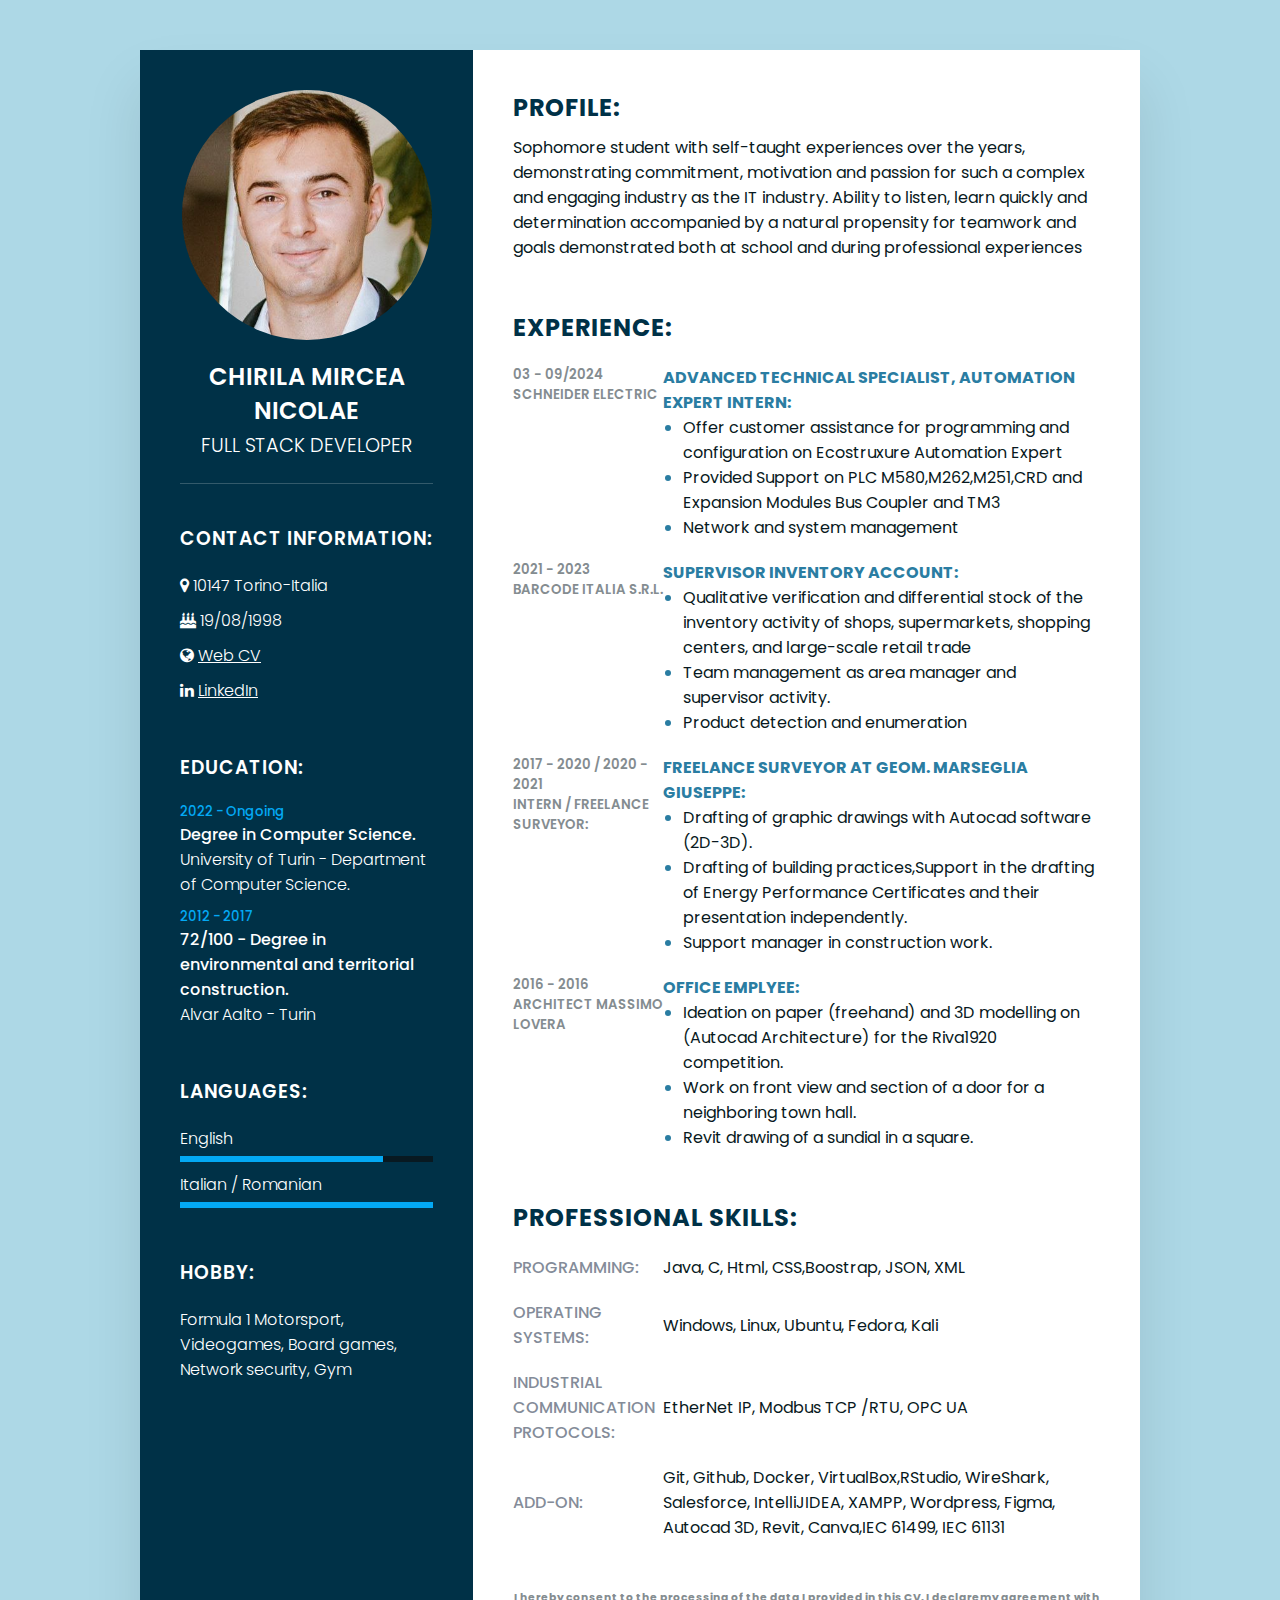
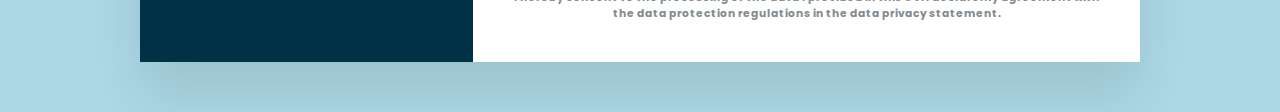
==== index.html @ 35ec97f4 "Update index.html" ====
<!DOCTYPE html>
<html lang="en">
<head> 
    <!--https://cv-chirila-mircea-nicolae.netlify.app-->
    <title> CV Chirila Mircea Nicolae</title>
    <meta charset="UTF-8" />
    <meta name="viewport" content="width=device-width, initial-scale=1.0">
    <link rel="stylesheet" href="https://cdnjs.cloudflare.com/ajax/libs/font-awesome/4.7.0/css/font-awesome.css" integrity="sha512-5A8nwdMOWrSz20fDsjczgUidUBR8liPYU+WymTZP1lmY9G6Oc7HlZv156XqnsgNUzTyMefFTcsFH/tnJE/+xBg==" crossorigin="anonymous" referrerpolicy="no-referrer" />
    <link rel="stylesheet" type="text/css" href="style.css">
</head>
<body>
    <div class ="container">
        <div class ="left_Side">    <!-- Left Side -->
            <div class ="profileText">  <!-- Immagine e Titolo  -->           
                <div class="imgBx">
                    <img src="eqra.jpg">
                </div>
            <h2>Chirila Mircea Nicolae <br><span>Full stack developer</span></h2>
            </div> 

            <div class="contactInfo">   <!-- Contact Information -->
                <h3 class="title">Contact Information:</h3>
                <ul> 


                    <li>    <!-- Address -->
                        <span class="icon"> <i class="fa fa-map-marker" aria-hidden="true"></i> </span>
                        <span class="text">10147 Torino-Italia</span>
                    </li>

                    <li>    <!-- Birthdate -->
                        <span> <i class="fa fa-birthday-cake" aria-hidden="true"></i> </span>
                        <span> 19/08/1998</span>
                    </li>

                    <li>    <!-- Site Information -->
                        <span class="icon"> <i class="fa fa-globe" aria-hidden="true"></i></span>
                        <a href="https://cv-chirila-mircea-nicolae.netlify.app">Web CV</a>
                    </li>
                    
                    <li>    <!-- LinkedIn -->
                        <span class="icon"><i class="fa fa-linkedin" aria-hidden="true"></i> </span>
                        <a href="https://www.linkedin.com/public-profile/settings?trk=d_flagship3_profile_self_view_public_profile">LinkedIn</a>
                    </li>
                </ul>
            </div>
            <div class="contactInfo education"> <!-- Contact Education -->
                <h3 class="title">Education:</h3>
                <ul>
                    <li>
                        <h5>2022 - Ongoing</h5> 
                        <h4>Degree in Computer Science.</h4>
                        <h4>University of Turin - Department of Computer Science.</h4>
                    </li>

                    <li>
                        <h5>2012 - 2017</h5>
                        <h4>72/100 - Degree in environmental and territorial construction.</h4>
                        <h4>Alvar Aalto - Turin</h4>
                    </li>
                </ul>
            </div>

            <div class="contactInfo languages"> <!-- Contact Language -->
            <h3 class="title">Languages:</h3>
                <ul>
                    <li>
                        <span class="text">English</span>
                        <span class="percent">
                            <div style="width: 80%;"></div>
                        </span>
                    </li>
    
                    <li>
                        <span class="text">Italian / Romanian</span>
                            <span class="percent">
                                <div style="width: 100%;"></div>
                            </span>
                    </li>
                </ul>

            </div>

            <div class ="contactInfo Hobby">    <!-- Contact Hobby -->
                <h3 class="title">Hobby:</h3>
                <h4>Formula 1 Motorsport, Videogames, Board games, Network security, Gym</h4>
            </div>

        </div>

        <div class ="right_Side">   <!-- Right Side -->
            <div class="about">
                <h2 class="title2">Profile:</h2>    
                <p>Sophomore student with self-taught experiences over the years, demonstrating commitment, motivation and passion
                for such a complex and engaging industry as the IT industry. Ability to listen, learn quickly and determination 
                accompanied by a natural propensity for teamwork and goals demonstrated both at school and during professional experiences</p>
            </div>

            <div class="about">
                <h2 class="title2">Experience:</h2> <!-- Experience -->
                <div class="box">   <!-- Schneider Electric -->
                        
                    <div class="year_company">
                        <h5>03 - 09/2024</h5>
                        <h5>Schneider Electric</h5>
                    </div>
                        
                    <div class="text">
                        <h4>Advanced Technical Specialist, Automation Expert Intern:</h4>
                        <ul>
                            <li><p> Offer customer assistance for programming  and configuration on Ecostruxure Automation Expert  </p></li>
                            <li><p> Provided Support on PLC M580,M262,M251,CRD and Expansion Modules Bus Coupler and TM3  </p></li>
                            <li><p> Network and system management</p></li>
                        </ul>
                    </div>
                </div>

                <div class="box">   <!-- Barcode Italia s.r.l -->
                    <div class="year_company">
                        <h5>2021 - 2023</h5>
                        <h5>Barcode Italia s.r.l.</h5>
                    </div>

                    <div class="text">
                        <h4>Supervisor Inventory account:</h4>
                            <ul>
                                <li><p>Qualitative verification and differential stock of the inventory activity of shops,
                                supermarkets, shopping centers, and large-scale retail trade</p></li>
                                <li><p> Team management as area manager and  supervisor activity.</p></li>
                                <li><p>Product detection and enumeration</p></li>
                            </ul>
                    </div>
                </div>

                <div class="box">   <!-- Freelance surveyor -->
                    <div class="year_company">
                        <h5>2017 - 2020 / 2020 - 2021</h5>
                        <h5>Intern / Freelance Surveyor:</h5>
                    </div>
                    
                    <div class="text">
                        <h4>Freelance Surveyor at Geom. Marseglia Giuseppe:</h4>
                        <ul>
                            <li><p>Drafting of graphic drawings with Autocad software (2D-3D).</p></li>
                            <li><p>Drafting of building practices,Support in the drafting of Energy Performance Certificates  and their presentation independently.</p></li>
                            <li><p>Support manager in construction work.</p></li>
                        </ul>
                    </div>
                </div>
                    
                <div class="box">   <!-- Office employee -->
                    <div class="year_company">
                        <h5>2016 - 2016</h5>
                        <h5>Architect Massimo Lovera</h5>
                    </div>

                    <div class="text">
                        <h4>Office emplyee:</h4>
                            <ul>
                                <li><p>Ideation on paper (freehand) and 3D modelling on
                                (Autocad Architecture) for the Riva1920 competition.</p></li>
                                <li><p>Work on front view and section of a door for a neighboring town hall.</p></li>
                                <li><p>Revit drawing of a sundial in a square.</p></li>
                            </ul>
                    </div>
                </div>
            </div>

            <div class="about skills">  <!-- Skills -->
                <h2 class="title2">Professional Skills:</h2>
                <div class="box">
                    <h4>Programming:</h4>
                    <p>Java, C, Html, CSS,Boostrap, JSON, XML</p>
                </div>

                <div class="box">
                    <h4>Operating systems:</h4>
                    <p>Windows, Linux, Ubuntu, Fedora, Kali</hp> 
                </div>

                <div class="box">
                    <h4>Industrial Communication Protocols:</h4>
                    <p>EtherNet IP, Modbus TCP /RTU, OPC UA</hp>
                </div>

                <div class="box">
                    <h4>Add-On:</h4>
                    <p>Git, Github, Docker, VirtualBox,RStudio, WireShark, Salesforce, IntelliJIDEA, XAMPP, Wordpress, Figma, Autocad 3D, Revit, Canva,IEC 61499, IEC 61131</p>
                </div>
            </div>

            <div class="Privacy">   <!-- Contact Privacy -->
                <h6>I hereby consent to the processing of the data I provided in this CV.
                    I declaremy agreement with the data protection regulations in the data privacy statement.</h6>
            </div>
 
        </div>
    </div>
</body>
</html>
---- style.css ----
@import url('https://fonts.googleapis.com/css2?family=Poppins:wght@200&display=swap');
*{
margin: 0;
padding: 0; 
box-sizing : border-box;
font-family: 'Poppins' , sans-serif;
}
body{
    background-color: lightblue;
    display:flex ;
    justify-self: center;
    align-items: center;
    min-height: 100vh;
    }
.container{
    position: relative;
    width: 100%;
    max-width: 1000px;
    min-height: 1000px;
    background: #ffff;
    margin: 50px auto;
    display: grid;
    grid-template-columns: 1fr 2fr;
    box-shadow: 0 35px 55px rgba(0,0,0,0.1);
}
.container .left_Side{
    position: relative;
    background: #003147;
    padding: 40px;
}
.profileText{
position: relative;
display: flex;
flex-direction: column;
align-items: center;
padding-bottom: 20px;
border-bottom: 1px solid rgba(255,255,255,0.2);
}
.profileText .imgBx{
    position: relative;
    width: 250px;
    height: 250px;
    border-radius: 50%;
    overflow: hidden;
}
.profileText .imgBx img{
    position: relative;
    bottom: 25px;
    right: 50px;
    width: 150%;
    height: 150%;
    object-fit: contain ;
}
.profileText h2{
    color: #ffff;
    font-size: 1.5em;
    margin-top: 20px;
    text-transform: uppercase;
    text-align: center;
    font-weight: 600;
    line-height: 1.4em;
}
.profileText h2 span{
    font-size: 0.8em;
    font-weight: 300;
}
.contactInfo {
    padding-top: 40px;
}
.title{
color: #ffff;
text-transform: uppercase;
font-weight: 600;
letter-spacing: 1px;
margin-bottom :20px;
}
.contactInfo ul{
    position: relative;
}
.contactInfo ul li {
    position: relative;
    list-style: none;
    margin: 10px 0;
    cursor: pointer;
}
.contactInfo ul li icon{
    display: inline-block;
    width: 30px;
    font-size: 18px;
    color: #003147;
}
.contactInfo ul li span{
    color: #ffff ;
    font-weight: 300;
}
.contactInfo ul li a{
    color: #ffff ;
    font-weight: 300;
}
.contactInfo .education li {
margin-bottom: 15px;
}
.contactInfo.education h5{
color: #03a9f4;
font-weight: 500;
}
.contactInfo.education h4:nth-child(2){
    color: #fff;
    font-weight: 500;
}
.contactInfo.education h4{
    color: #fff;
    font-weight: 300;
}
.contactInfo.languages .percent{
position: relative;
width: 100%;
height: 6px;
background: #081921;
display: block;
margin-top: 5px;
}
.contactInfo.languages .percent div{
    position: absolute;
    top: 0;
    left: 0;
    height: 100%;
    background: #03a9f4;
}
.contactInfo.Hobby h4{
    color: #fff;
    font-weight: 300;
}

.container .right_Side
{
    position: relative;
    background: #fff;
    padding: 40px;
}
.about{
    margin-bottom: 50px;
}
.about:last-child{
    margin-bottom: 0;
}
.title2{
    color: #003147;
    text-transform: uppercase;
    letter-spacing: 1px;
    margin-bottom: 10px;
}
p{
    color: #081921;
}
.about .box{
    display: flex;
    flex-direction: row;
    margin: 20px 0;
}
.about .box .year_company{
    min-width: 150px;
    max-width: 150px;
}

.about .box .year_company h5{
text-transform: uppercase;
color: #848c90;
font-weight: 600;

}
.about .box .year_company ul li{
    margin-left: 100px;
}
.about .box .text h4{
text-transform: uppercase;
color: #2a7da2;
font-size: 16px;
}
.about .box .text ul li{
color: #2a7da2;
margin-left: 20px;

}
.skills .box{
position: relative;
width: 100%;
display: grid;
grid-template-columns: 150px 1fr;
justify-content: center;
align-items: center;
}
.skills .box h4{
text-transform: uppercase;
color: #848c99;
font-weight: 500;
}

.skills .box h5{
    color: #848c90;
    font-weight: 500;
}

.Privacy h6{
    position: relative;
    bottom: 0;
    color: #848c90;
    text-align:center;
}



@media(max-width:800px){
    .container{
        margin:10px;
        grid-template-columns: repeat(1,1fr);
    }
    .interest ul{
        grid-template-columns: repeat(2,1fr);
    }
    
    }
    @media(max-width:300px){
        .about.box{
            flex-direction: column;
        }
        .about.box.year_company{
        margin-bottom: 5px;
    }
    .skills .box{
        grid-template-columns: repeat(1,1fr);
    }
    .interest ul{
        grid-template-columns: repeat(4,1fr);
    }
    
    }
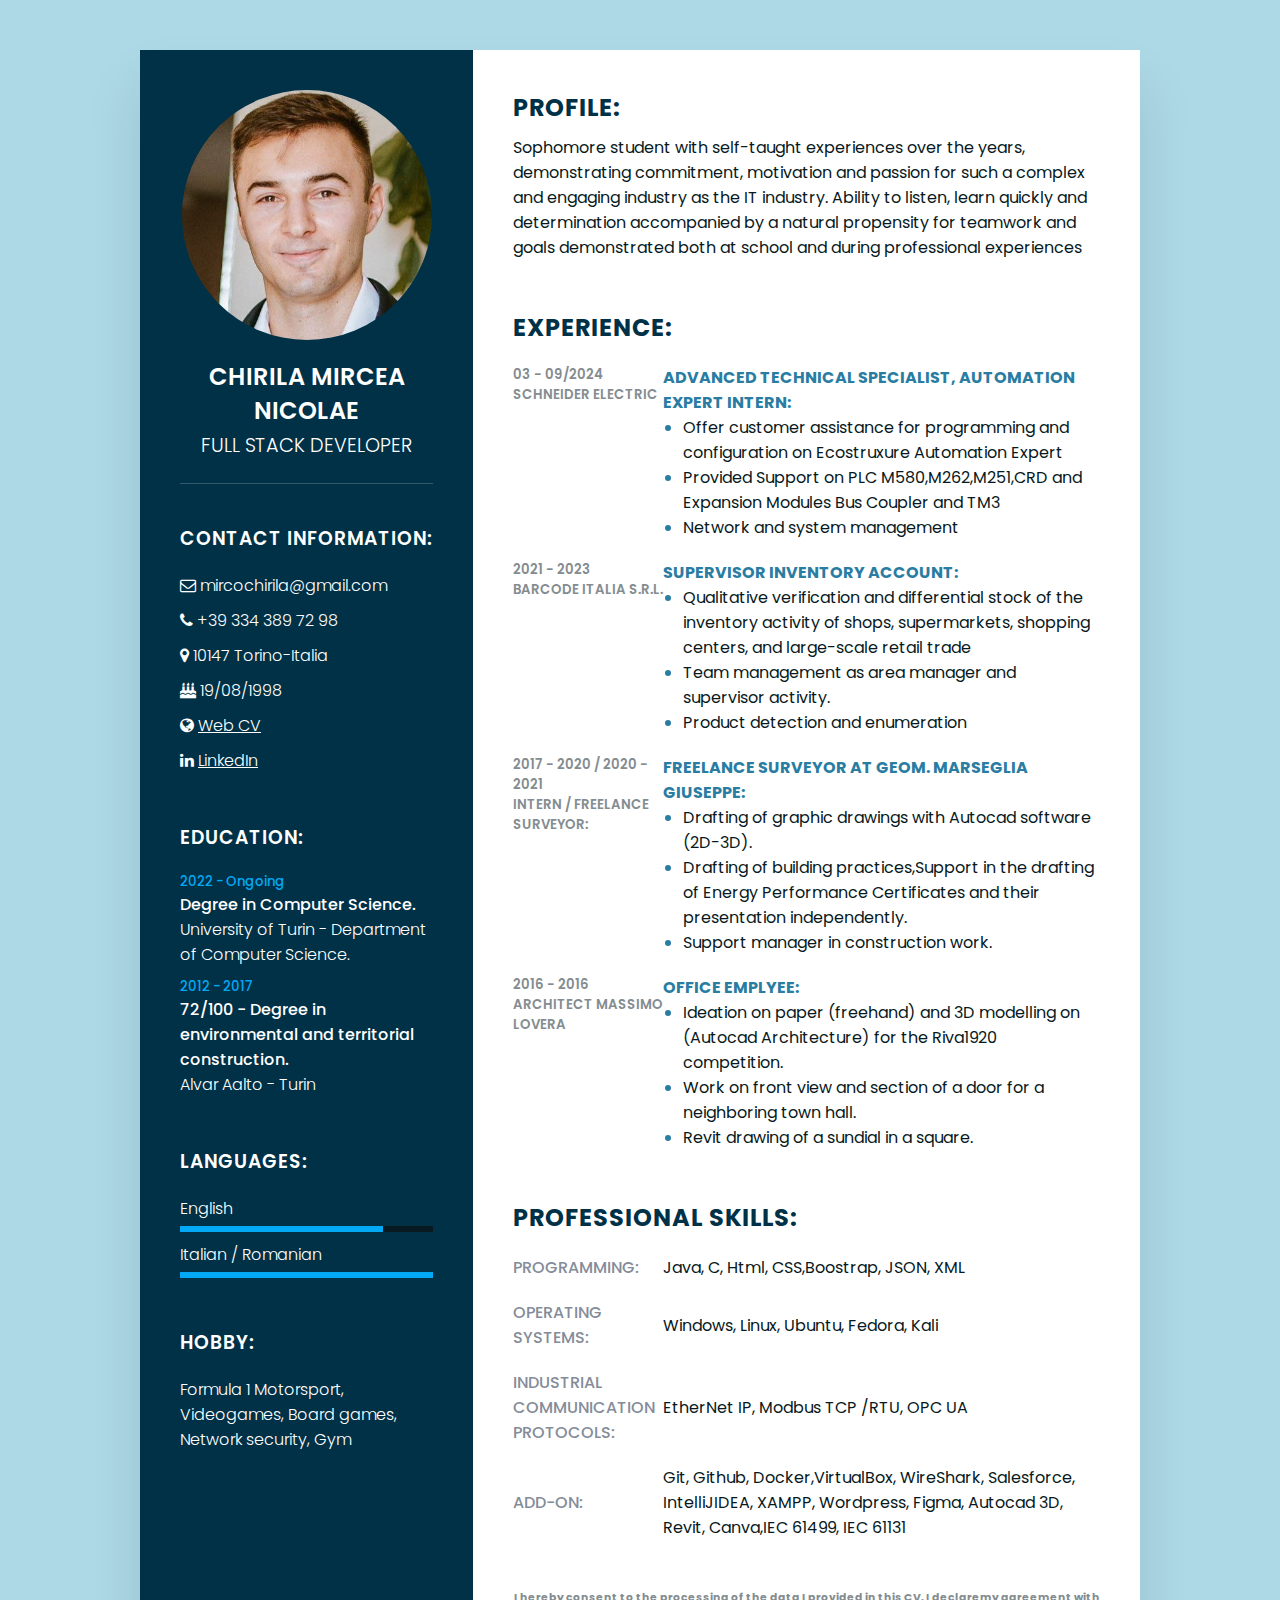
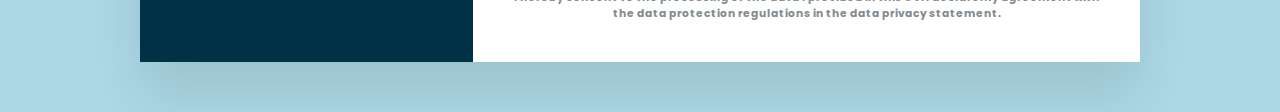
==== commit b285696d: "Update index.html" ====
--- a/index.html
+++ b/index.html
@@ -21,7 +21,15 @@
             <div class="contactInfo">   <!-- Contact Information -->
                 <h3 class="title">Contact Information:</h3>
                 <ul> 
-
+                    <li>    <!-- Mail -->      
+                        <span class="icon"><i class="fa fa-envelope-o" aria-hidden="true"></i> </span>
+                        <span class="text">mircochirila@gmail.com </span>
+                    </li>
+
+                    <li>    <!-- Telephone -->  
+                        <span class="icon"> <i class="fa fa-phone" aria-hidden="true"></i></span>
+                        <span class="text">+39 334 389 72 98 </span>
+                    </li>
 
                     <li>    <!-- Address -->
                         <span class="icon"> <i class="fa fa-map-marker" aria-hidden="true"></i> </span>
@@ -185,7 +193,7 @@
 
                 <div class="box">
                     <h4>Add-On:</h4>
-                    <p>Git, Github, Docker, VirtualBox,RStudio, WireShark, Salesforce, IntelliJIDEA, XAMPP, Wordpress, Figma, Autocad 3D, Revit, Canva,IEC 61499, IEC 61131</p>
+                    <p>Git, Github, Docker,VirtualBox, WireShark, Salesforce, IntelliJIDEA, XAMPP, Wordpress, Figma, Autocad 3D, Revit, Canva,IEC 61499, IEC 61131</p>
                 </div>
             </div>
 
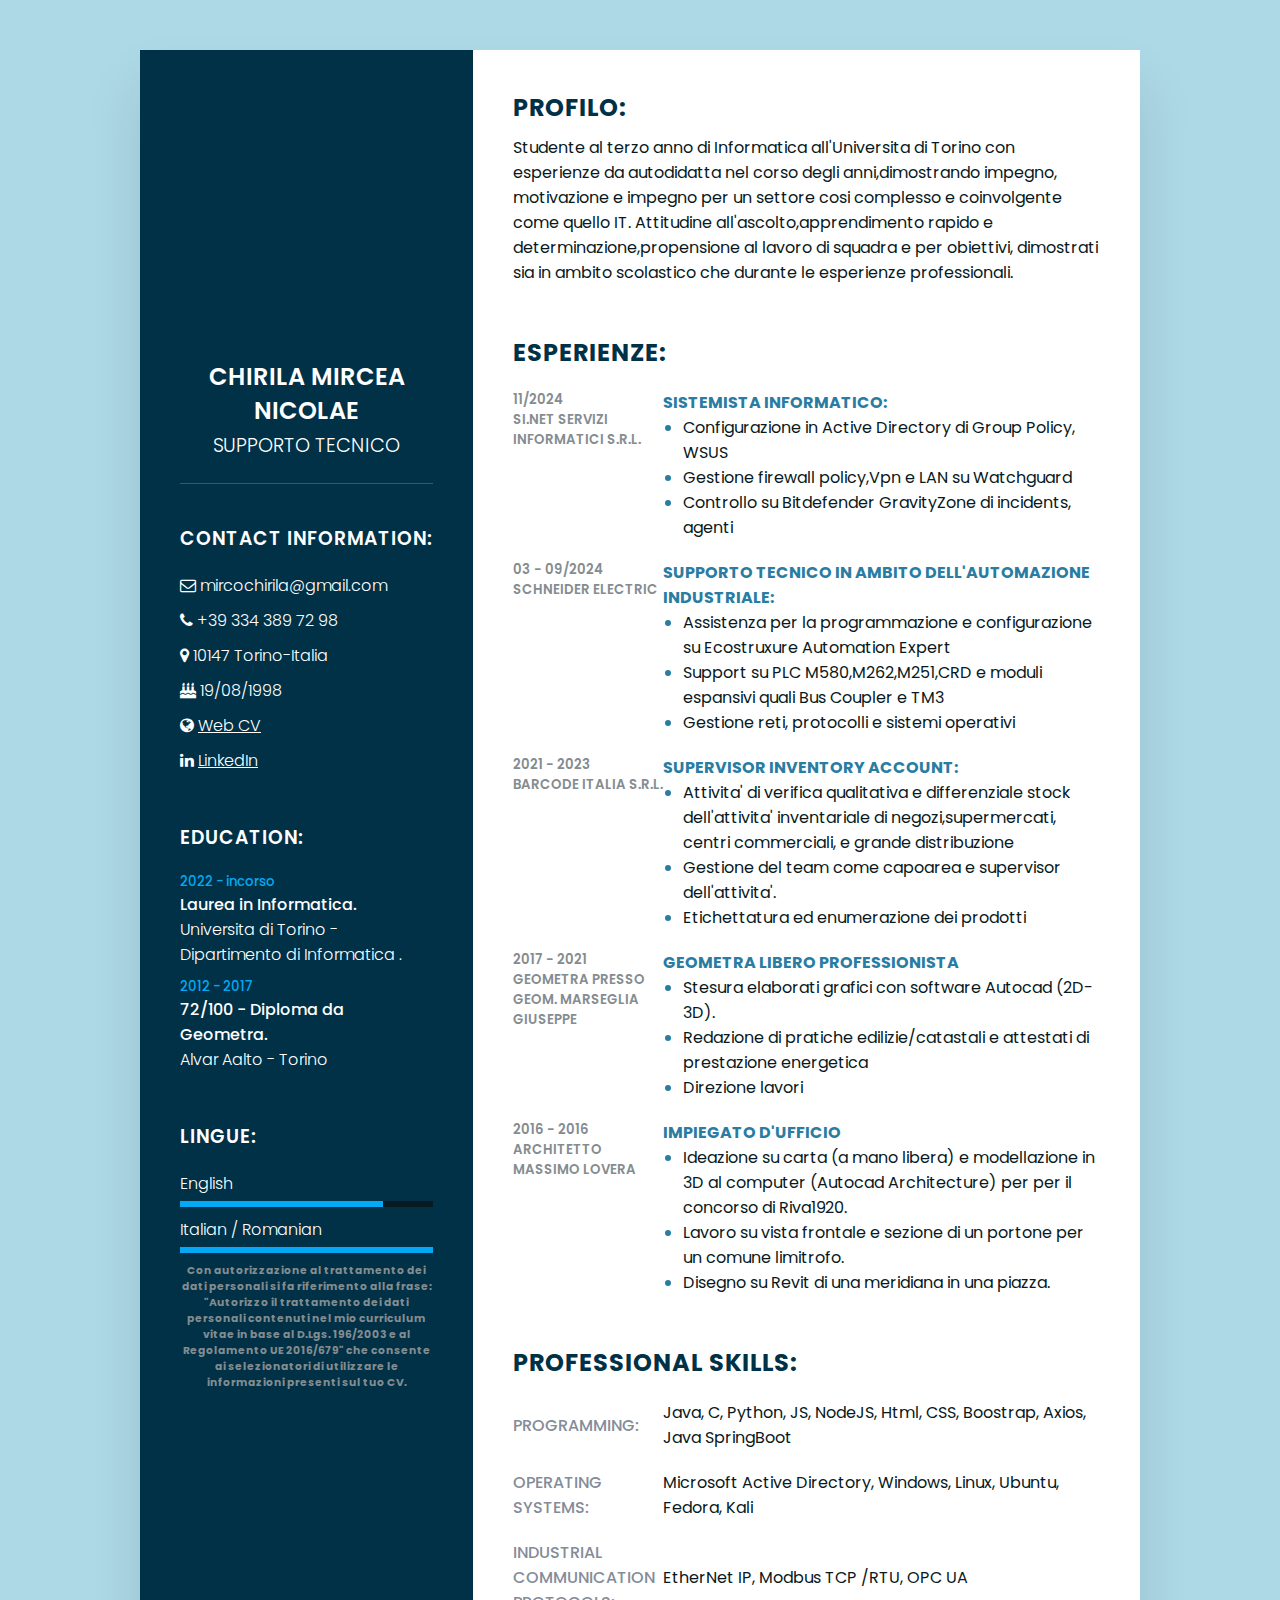
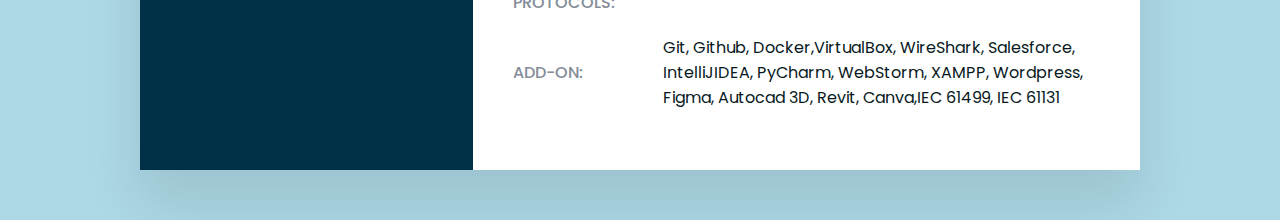
==== commit 302edf3a: "Update index.html" ====
--- a/index.html
+++ b/index.html
@@ -11,198 +11,223 @@
 <body>
     <div class ="container">
         <div class ="left_Side">    <!-- Left Side -->
-            <div class ="profileText">  <!-- Immagine e Titolo  -->           
+            <div class ="profileText">  <!-- Immagine e Titolo  -->             
                 <div class="imgBx">
-                    <img src="eqra.jpg">
-                </div>
-            <h2>Chirila Mircea Nicolae <br><span>Full stack developer</span></h2>
-            </div> 
-
+                    <img src="img.jpeg">
+                </div>
+            <h2>Chirila Mircea Nicolae <br><span>Supporto Tecnico </span></h2>
+            </div>    
             <div class="contactInfo">   <!-- Contact Information -->
-                <h3 class="title">Contact Information:</h3>
-                <ul> 
-                    <li>    <!-- Mail -->      
-                        <span class="icon"><i class="fa fa-envelope-o" aria-hidden="true"></i> </span>
-                        <span class="text">mircochirila@gmail.com </span>
-                    </li>
-
-                    <li>    <!-- Telephone -->  
-                        <span class="icon"> <i class="fa fa-phone" aria-hidden="true"></i></span>
-                        <span class="text">+39 334 389 72 98 </span>
-                    </li>
-
-                    <li>    <!-- Address -->
-                        <span class="icon"> <i class="fa fa-map-marker" aria-hidden="true"></i> </span>
-                        <span class="text">10147 Torino-Italia</span>
-                    </li>
-
-                    <li>    <!-- Birthdate -->
-                        <span> <i class="fa fa-birthday-cake" aria-hidden="true"></i> </span>
-                        <span> 19/08/1998</span>
-                    </li>
-
-                    <li>    <!-- Site Information -->
-                        <span class="icon"> <i class="fa fa-globe" aria-hidden="true"></i></span>
-                        <a href="https://cv-chirila-mircea-nicolae.netlify.app">Web CV</a>
-                    </li>
-                    
-                    <li>    <!-- LinkedIn -->
-                        <span class="icon"><i class="fa fa-linkedin" aria-hidden="true"></i> </span>
-                        <a href="https://www.linkedin.com/public-profile/settings?trk=d_flagship3_profile_self_view_public_profile">LinkedIn</a>
-                    </li>
-                </ul>
+            <h3 class="title">Contact Information:</h3>
+            <ul> 
+                <li>    <!-- Mail -->      
+                    <span class="icon"><i class="fa fa-envelope-o" aria-hidden="true"></i> </span>
+                    <span class="text">mircochirila@gmail.com </span>
+                </li>
+
+                <li>    <!-- Telephone -->  
+                    <span class="icon"> <i class="fa fa-phone" aria-hidden="true"></i></span>
+                    <span class="text">+39 334 389 72 98 </span>
+                </li>
+
+                <li>    <!-- Address -->
+                    <span class="icon"> <i class="fa fa-map-marker" aria-hidden="true"></i> </span>
+                    <span class="text">10147 Torino-Italia</span>
+                </li>
+
+                <li>    <!-- Birthdate -->
+                    <span> <i class="fa fa-birthday-cake" aria-hidden="true"></i> </span>
+                    <span> 19/08/1998</span>
+                </li>
+
+                <li>    <!-- Site Information -->
+                    <span class="icon"> <i class="fa fa-globe" aria-hidden="true"></i></span>
+                    <a href="https://cv-chirila-mircea-nicolae.netlify.app">Web CV</a>
+                </li>
+                
+                <li>    <!-- LinkedIn -->
+                    <span class="icon"><i class="fa fa-linkedin" aria-hidden="true"></i> </span>
+                    <a href="https://www.linkedin.com/public-profile/settings?trk=d_flagship3_profile_self_view_public_profile">LinkedIn</a>
+                </li>
+            </ul>
+        </div>
+    <div class="contactInfo education">
+        <h3 class="title">Education:</h3>
+   <ul>
+    <li>
+        <h5>2022 - incorso</h5>
+        <h4>Laurea in Informatica.</h4>
+        <h4>Universita di Torino - Dipartimento di Informatica .</h4>
+    </li>
+    <li>
+        <h5>2012 - 2017</h5>
+        <h4>72/100 - Diploma da Geometra.</h4>
+        <h4>Alvar Aalto - Torino</h4>
+    </li>
+   </ul>
+</div>
+
+<div class="contactInfo languages">
+    <h3 class="title">lingue:</h3>
+    <ul>
+        <li>
+            <span class="text">English</span>
+            <span class="percent">
+                <div style="width: 80%;"></div>
+            </span>
+        </li>
+
+        <li>
+            <span class="text">Italian / Romanian</span>
+                <span class="percent">
+                    <div style="width: 100%;"></div>
+                </span>
+        </li>
+    </ul>
+</div>
+<div class="Privacy">   <!-- Contact Privacy -->
+    <h6>Con autorizzazione al trattamento dei dati personali si fa riferimento alla frase: 
+        "Autorizzo il trattamento dei dati personali contenuti nel mio curriculum vitae in base al D.Lgs. 196/2003 e 
+        al Regolamento UE 2016/679" che consente ai selezionatori di utilizzare le informazioni presenti sul tuo CV.</h6>
+</div>
+    </div>
+
+        <div class ="right_Side">
+            <div class="about">
+            <h2 class="title2">Profilo:</h2>
+            <p>Studente al terzo anno di Informatica all'Universita di Torino con esperienze da autodidatta nel corso degli anni,dimostrando impegno, motivazione 
+                e impegno per un settore cosi complesso e coinvolgente come quello IT.
+                Attitudine all'ascolto,apprendimento rapido e determinazione,propensione al lavoro di squadra e per obiettivi, dimostrati
+                sia in ambito scolastico che durante le esperienze professionali.
+            </p>
             </div>
-            <div class="contactInfo education"> <!-- Contact Education -->
-                <h3 class="title">Education:</h3>
-                <ul>
-                    <li>
-                        <h5>2022 - Ongoing</h5> 
-                        <h4>Degree in Computer Science.</h4>
-                        <h4>University of Turin - Department of Computer Science.</h4>
-                    </li>
-
-                    <li>
-                        <h5>2012 - 2017</h5>
-                        <h4>72/100 - Degree in environmental and territorial construction.</h4>
-                        <h4>Alvar Aalto - Turin</h4>
-                    </li>
-                </ul>
-            </div>
-
-            <div class="contactInfo languages"> <!-- Contact Language -->
-            <h3 class="title">Languages:</h3>
-                <ul>
-                    <li>
-                        <span class="text">English</span>
-                        <span class="percent">
-                            <div style="width: 80%;"></div>
-                        </span>
-                    </li>
-    
-                    <li>
-                        <span class="text">Italian / Romanian</span>
-                            <span class="percent">
-                                <div style="width: 100%;"></div>
-                            </span>
-                    </li>
-                </ul>
-
-            </div>
-
-            <div class ="contactInfo Hobby">    <!-- Contact Hobby -->
-                <h3 class="title">Hobby:</h3>
-                <h4>Formula 1 Motorsport, Videogames, Board games, Network security, Gym</h4>
-            </div>
-
-        </div>
-
-        <div class ="right_Side">   <!-- Right Side -->
-            <div class="about">
-                <h2 class="title2">Profile:</h2>    
-                <p>Sophomore student with self-taught experiences over the years, demonstrating commitment, motivation and passion
-                for such a complex and engaging industry as the IT industry. Ability to listen, learn quickly and determination 
-                accompanied by a natural propensity for teamwork and goals demonstrated both at school and during professional experiences</p>
-            </div>
-
-            <div class="about">
-                <h2 class="title2">Experience:</h2> <!-- Experience -->
-                <div class="box">   <!-- Schneider Electric -->
+                <div class="about">
+                    <h2 class="title2">Esperienze:</h2> <!-- Experience -->
+
+                    <div class="box">
+                    <div class="year_company">  <!-- SI.net Servizi Informatici s.r.l. -->
+                        <h5>11/2024</h5>
+                        <h5>SI.net Servizi Informatici s.r.l.</h5>
+                    </div>
                         
-                    <div class="year_company">
+                    <div class="text">
+                        <h4>Sistemista Informatico:</h4>
+                        <ul>
+                            <li><p> Configurazione in Active Directory di Group Policy, WSUS</p></li>
+                            <li><p> Gestione firewall policy,Vpn e LAN su Watchguard  </p></li>
+                            <li><p> Controllo su Bitdefender GravityZone di incidents, agenti </p></li>
+                        </ul>
+                    </div>
+                </div>
+                <div class="box">
+                    <div class="year_company">  <!-- Schneider Electric -->
                         <h5>03 - 09/2024</h5>
                         <h5>Schneider Electric</h5>
                     </div>
                         
                     <div class="text">
-                        <h4>Advanced Technical Specialist, Automation Expert Intern:</h4>
+                        <h4>Supporto Tecnico in ambito dell'automazione industriale:</h4>
                         <ul>
-                            <li><p> Offer customer assistance for programming  and configuration on Ecostruxure Automation Expert  </p></li>
-                            <li><p> Provided Support on PLC M580,M262,M251,CRD and Expansion Modules Bus Coupler and TM3  </p></li>
-                            <li><p> Network and system management</p></li>
+                            <li><p> Assistenza per la programmazione e configurazione su Ecostruxure Automation Expert  </p></li>
+                            <li><p> Support su PLC M580,M262,M251,CRD e moduli espansivi quali Bus Coupler e TM3  </p></li>
+                            <li><p> Gestione reti, protocolli e sistemi operativi </p></li>
                         </ul>
                     </div>
                 </div>
-
-                <div class="box">   <!-- Barcode Italia s.r.l -->
-                    <div class="year_company">
-                        <h5>2021 - 2023</h5>
-                        <h5>Barcode Italia s.r.l.</h5>
-                    </div>
-
-                    <div class="text">
-                        <h4>Supervisor Inventory account:</h4>
-                            <ul>
-                                <li><p>Qualitative verification and differential stock of the inventory activity of shops,
-                                supermarkets, shopping centers, and large-scale retail trade</p></li>
-                                <li><p> Team management as area manager and  supervisor activity.</p></li>
-                                <li><p>Product detection and enumeration</p></li>
-                            </ul>
-                    </div>
-                </div>
-
-                <div class="box">   <!-- Freelance surveyor -->
-                    <div class="year_company">
-                        <h5>2017 - 2020 / 2020 - 2021</h5>
-                        <h5>Intern / Freelance Surveyor:</h5>
-                    </div>
                     
-                    <div class="text">
-                        <h4>Freelance Surveyor at Geom. Marseglia Giuseppe:</h4>
-                        <ul>
-                            <li><p>Drafting of graphic drawings with Autocad software (2D-3D).</p></li>
-                            <li><p>Drafting of building practices,Support in the drafting of Energy Performance Certificates  and their presentation independently.</p></li>
-                            <li><p>Support manager in construction work.</p></li>
-                        </ul>
-                    </div>
-                </div>
-                    
-                <div class="box">   <!-- Office employee -->
-                    <div class="year_company">
-                        <h5>2016 - 2016</h5>
-                        <h5>Architect Massimo Lovera</h5>
-                    </div>
-
-                    <div class="text">
-                        <h4>Office emplyee:</h4>
-                            <ul>
-                                <li><p>Ideation on paper (freehand) and 3D modelling on
-                                (Autocad Architecture) for the Riva1920 competition.</p></li>
-                                <li><p>Work on front view and section of a door for a neighboring town hall.</p></li>
-                                <li><p>Revit drawing of a sundial in a square.</p></li>
-                            </ul>
-                    </div>
-                </div>
+                    <div class="box">
+                        <div class="year_company"> <!-- Barcode Italia s.r.l. -->
+                            <h5>2021 - 2023</h5>
+                            <h5>Barcode Italia s.r.l.</h5>
+                        </div>
+                        <div class="text">
+                            <h4>Supervisor Inventory account:</h4>
+                                <ul>
+                                <li><p> Attivita' di verifica qualitativa e differenziale stock dell'attivita' inventariale di
+                                    negozi,supermercati, centri commerciali, e grande distribuzione
+                                </p></li>
+                                <li><p> Gestione del team come capoarea e supervisor dell'attivita'.</p></li>
+                                <li><p>Etichettatura ed enumerazione dei prodotti</p></li>
+                                </ul>
+                        </div>
+                    </div>
+
+                    <div class="box">
+                        <div class="year_company">  <!-- Geometra presso Geom. Marseglia Giuseppe -->
+                            <h5>2017 - 2021</h5>
+                            <h5>Geometra presso Geom. Marseglia Giuseppe</h5>
+                        </div>
+                        <div class="text">
+                            <h4>Geometra libero professionista </h4>
+                           <ul>
+                            <li><p>Stesura elaborati grafici con software Autocad (2D-3D).</p></li>
+                            <li><p>Redazione di pratiche edilizie/catastali e attestati di prestazione energetica</p></li>
+                            <li><p>Direzione lavori</p></li>
+                           </ul>
+                        </div>
+                    </div>
+                    <div class="box">
+                        <div class="year_company">
+                            <h5>2016 - 2016</h5>
+                            <h5>Architetto Massimo Lovera</h5>
+                        </div>
+                        <div class="text">
+                            <h4>Impiegato d'ufficio</h4>
+                                    <ul>
+                                        <li><p>Ideazione su carta (a mano libera) e modellazione in 3D al computer
+                                            (Autocad Architecture) per per il concorso di Riva1920.</p></li>
+                                            <li><p>Lavoro su vista frontale e sezione di un portone per un comune limitrofo.</p></li>
+                                            <li><p>Disegno su Revit di una meridiana in una piazza.</p></li>
+                                    </ul>
+                                                   </div>
+                    </div>
+                </div>
+
+
+                <div class="about skills">  <!-- Skills -->
+                    <h2 class="title2">Professional Skills:</h2>
+                    <div class="box">
+                        <h4>Programming:</h4>
+                        <p>Java, C, Python, JS, NodeJS, Html, CSS, Boostrap, Axios, Java SpringBoot</p>
+                    </div>
+    
+                    <div class="box">
+                        <h4>Operating systems:</h4>
+                        <p>Microsoft Active Directory, Windows, Linux, Ubuntu, Fedora, Kali</hp> 
+                    </div>
+    
+                    <div class="box">
+                        <h4>Industrial Communication Protocols:</h4>
+                        <p>EtherNet IP, Modbus TCP /RTU, OPC UA</hp>
+                    </div>
+    
+                    <div class="box">
+                        <h4>Add-On:</h4>
+                        <p>Git, Github, Docker,VirtualBox, WireShark, Salesforce, IntelliJIDEA, PyCharm, WebStorm, XAMPP, Wordpress, Figma, Autocad 3D, Revit, Canva,IEC 61499, IEC 61131</p>
+                    </div>
+                </div>
+
+               <!--
+                <div class="about interest">
+                    <h2 class="title2">Courses:</h2>
+                    <ul>
+                        <li>Certificate of participation for the
+                            general safety training course in the workplaces</li>
+                        <li>Certificate for the achievement of the
+                            basic course of "Autodesk REVIT"</li>
+                    </ul>
+                    <h2 class="title2">Awards:</h2>
+                    <ul>
+                        <li>winner of the first prize to the project
+                            "Musica nei cortili" edition 2016.</li>
+                        <li>winner of the prize to the National
+                            project "Fiaba". abbato delle barriere
+                            architettoniche,.</li>
+                    </ul>
+                </div>
+                --> 
+
             </div>
-
-            <div class="about skills">  <!-- Skills -->
-                <h2 class="title2">Professional Skills:</h2>
-                <div class="box">
-                    <h4>Programming:</h4>
-                    <p>Java, C, Html, CSS,Boostrap, JSON, XML</p>
-                </div>
-
-                <div class="box">
-                    <h4>Operating systems:</h4>
-                    <p>Windows, Linux, Ubuntu, Fedora, Kali</hp> 
-                </div>
-
-                <div class="box">
-                    <h4>Industrial Communication Protocols:</h4>
-                    <p>EtherNet IP, Modbus TCP /RTU, OPC UA</hp>
-                </div>
-
-                <div class="box">
-                    <h4>Add-On:</h4>
-                    <p>Git, Github, Docker,VirtualBox, WireShark, Salesforce, IntelliJIDEA, XAMPP, Wordpress, Figma, Autocad 3D, Revit, Canva,IEC 61499, IEC 61131</p>
-                </div>
-            </div>
-
-            <div class="Privacy">   <!-- Contact Privacy -->
-                <h6>I hereby consent to the processing of the data I provided in this CV.
-                    I declaremy agreement with the data protection regulations in the data privacy statement.</h6>
-            </div>
- 
-        </div>
     </div>
 </body>
 </html> 
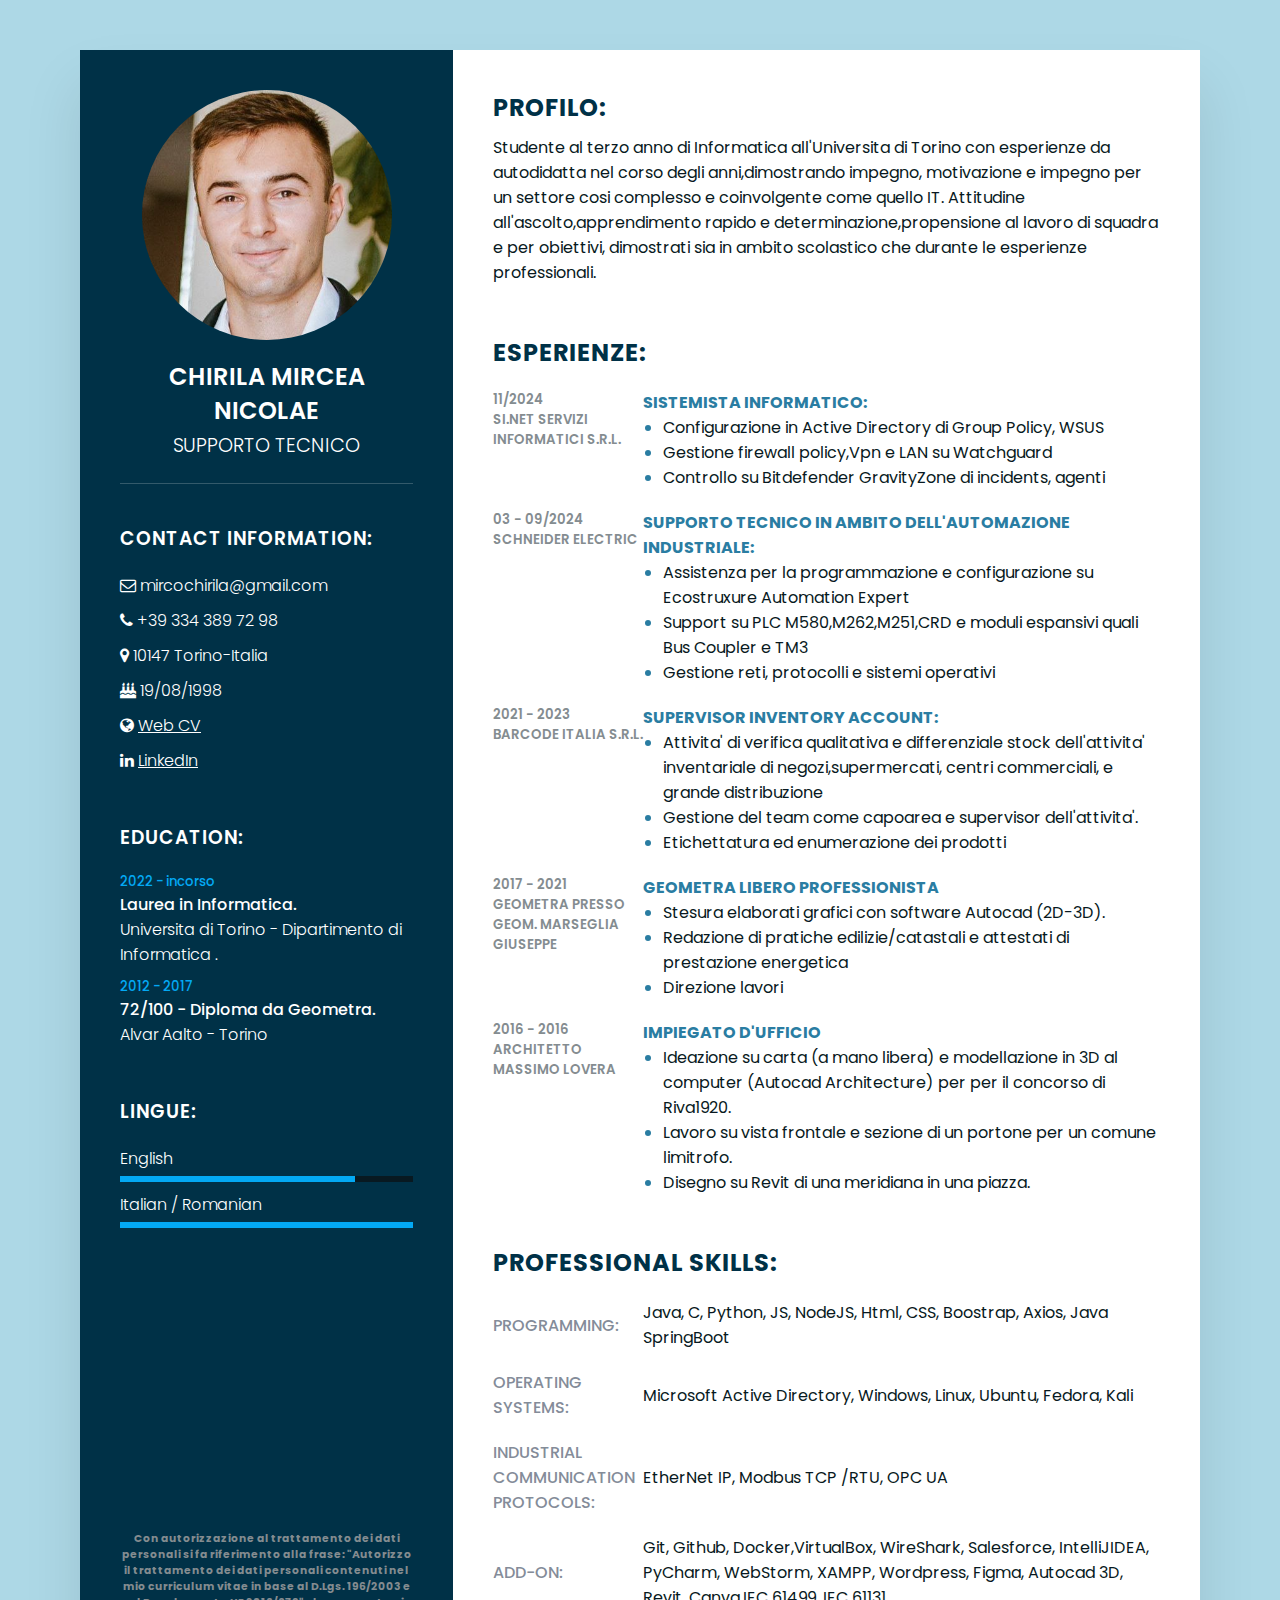
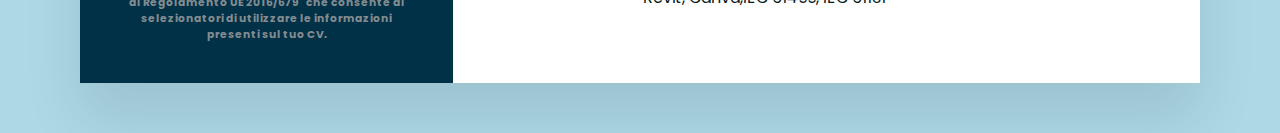
==== commit eac72e41: "Update index.html" ====
--- a/index.html
+++ b/index.html
@@ -13,7 +13,7 @@
         <div class ="left_Side">    <!-- Left Side -->
             <div class ="profileText">  <!-- Immagine e Titolo  -->             
                 <div class="imgBx">
-                    <img src="img.jpeg">
+                    <img src="img.jpg">
                 </div>
             <h2>Chirila Mircea Nicolae <br><span>Supporto Tecnico </span></h2>
             </div>    
--- a/style.css
+++ b/style.css
@@ -15,8 +15,8 @@
 .container{
     position: relative;
     width: 100%;
-    max-width: 1000px;
-    min-height: 1000px;
+    max-width: 1120px;
+    min-height: 800px;
     background: #ffff;
     margin: 50px auto;
     display: grid;
@@ -127,6 +127,13 @@
     height: 100%;
     background: #03a9f4;
 }
+
+.Privacy h6{
+    padding-top: 100%;
+    color: #848c90;
+    text-align:center;
+}
+
 .contactInfo.Hobby h4{
     color: #fff;
     font-weight: 300;
@@ -201,12 +208,7 @@
     font-weight: 500;
 }
 
-.Privacy h6{
-    position: relative;
-    bottom: 0;
-    color: #848c90;
-    text-align:center;
-}
+
 
 
 
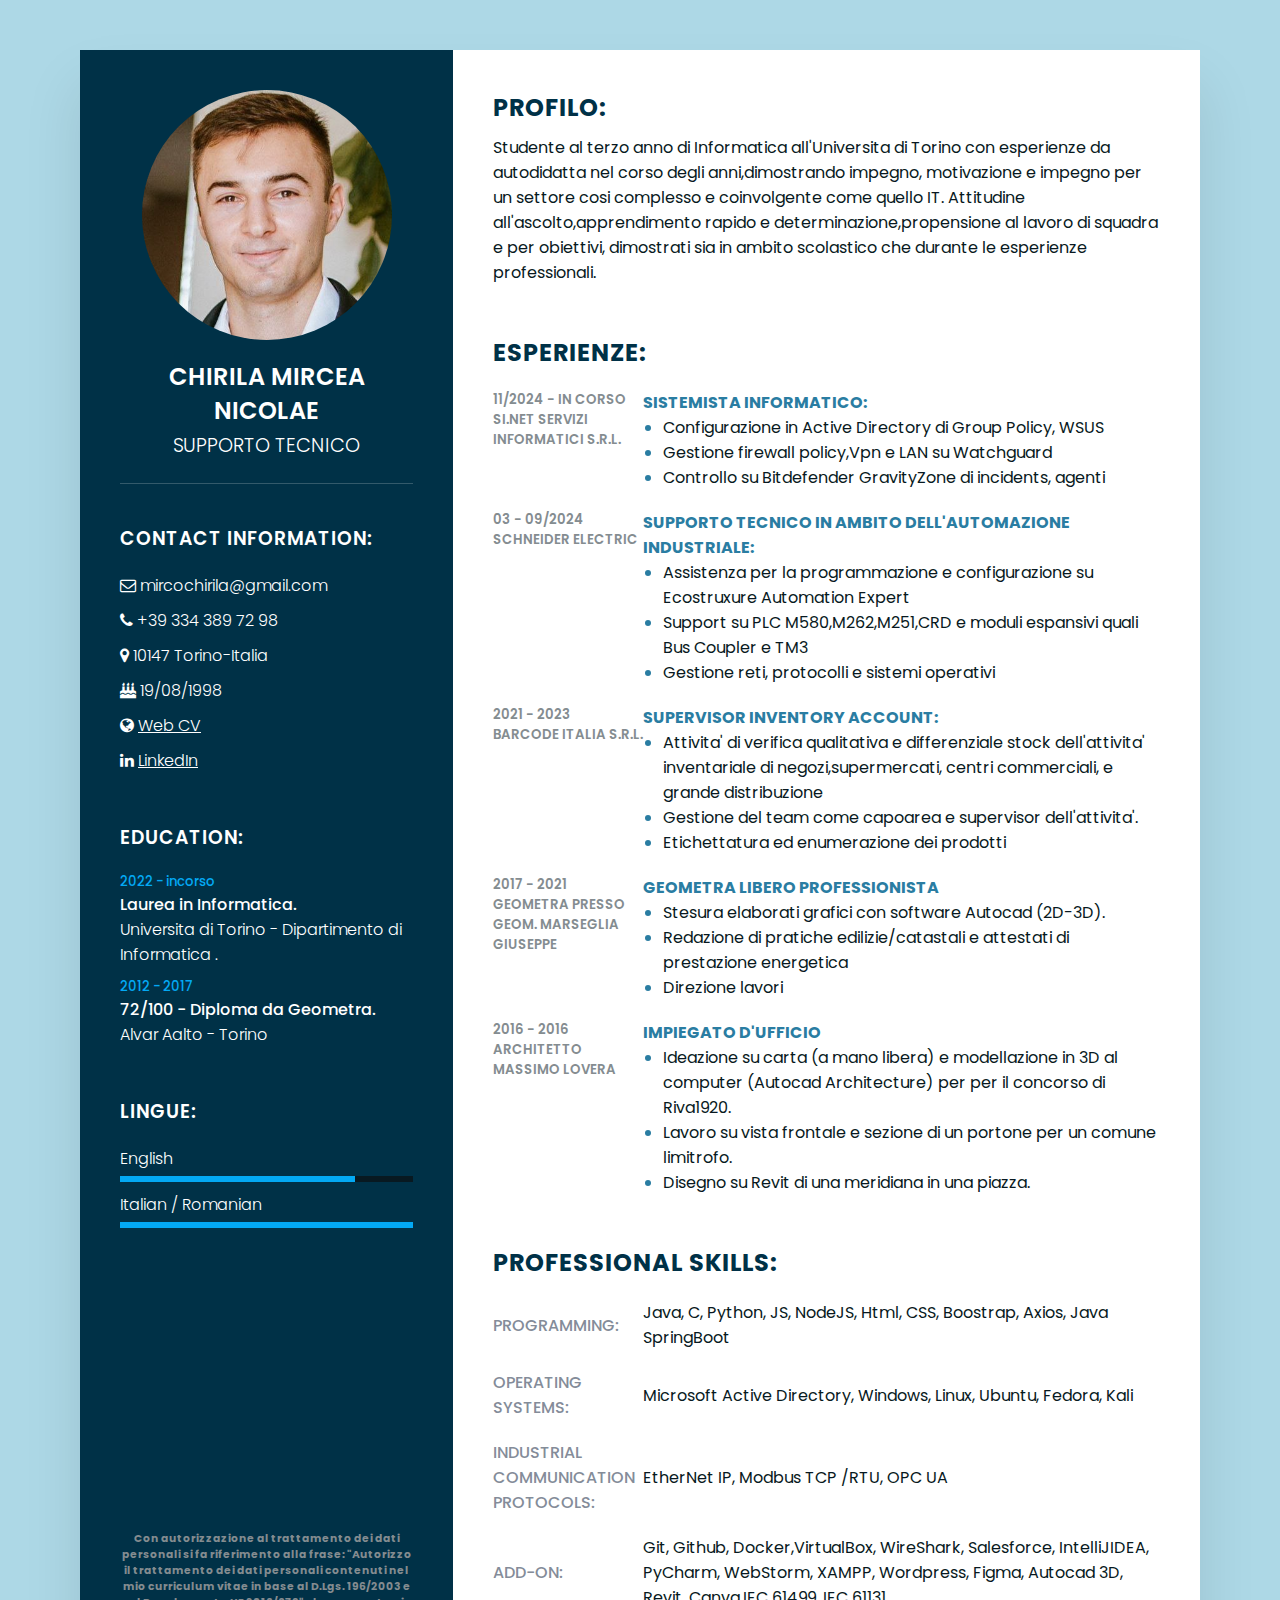
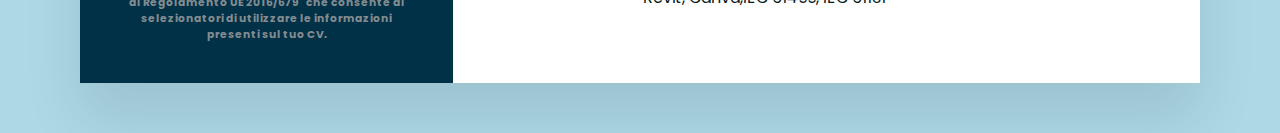
==== commit 0ef55927: "Update index.html" ====
--- a/index.html
+++ b/index.html
@@ -106,7 +106,7 @@
 
                     <div class="box">
                     <div class="year_company">  <!-- SI.net Servizi Informatici s.r.l. -->
-                        <h5>11/2024</h5>
+                        <h5>11/2024 - in corso</h5>
                         <h5>SI.net Servizi Informatici s.r.l.</h5>
                     </div>
                         
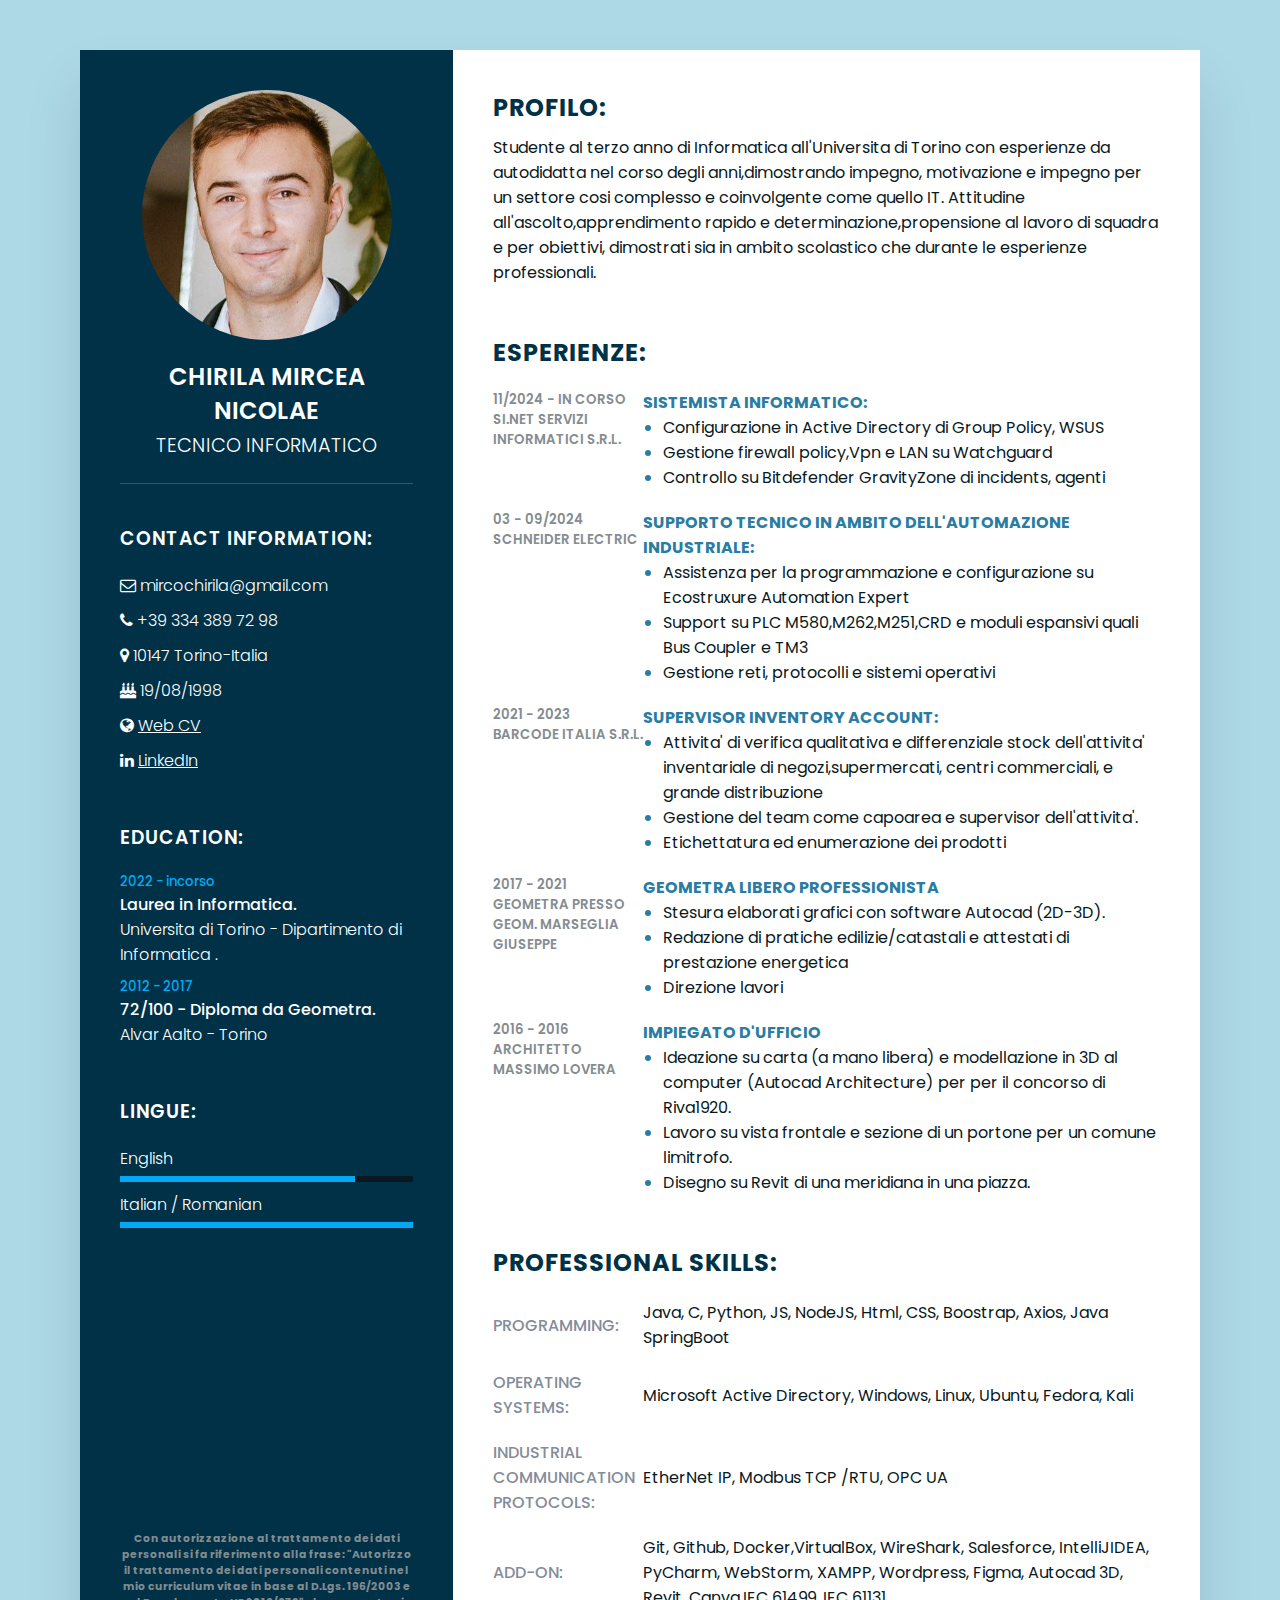
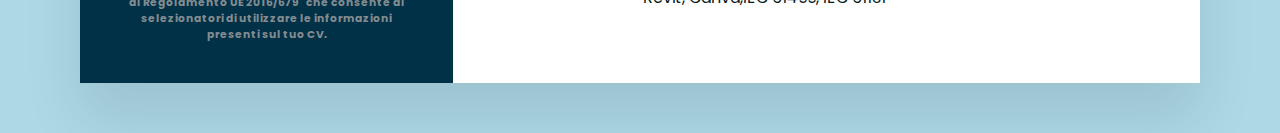
==== commit 3d4c5d28: "Update index.html" ====
--- a/index.html
+++ b/index.html
@@ -15,7 +15,7 @@
                 <div class="imgBx">
                     <img src="img.jpg">
                 </div>
-            <h2>Chirila Mircea Nicolae <br><span>Supporto Tecnico </span></h2>
+            <h2>Chirila Mircea Nicolae <br><span>Tecnico Informatico </span></h2>
             </div>    
             <div class="contactInfo">   <!-- Contact Information -->
             <h3 class="title">Contact Information:</h3>
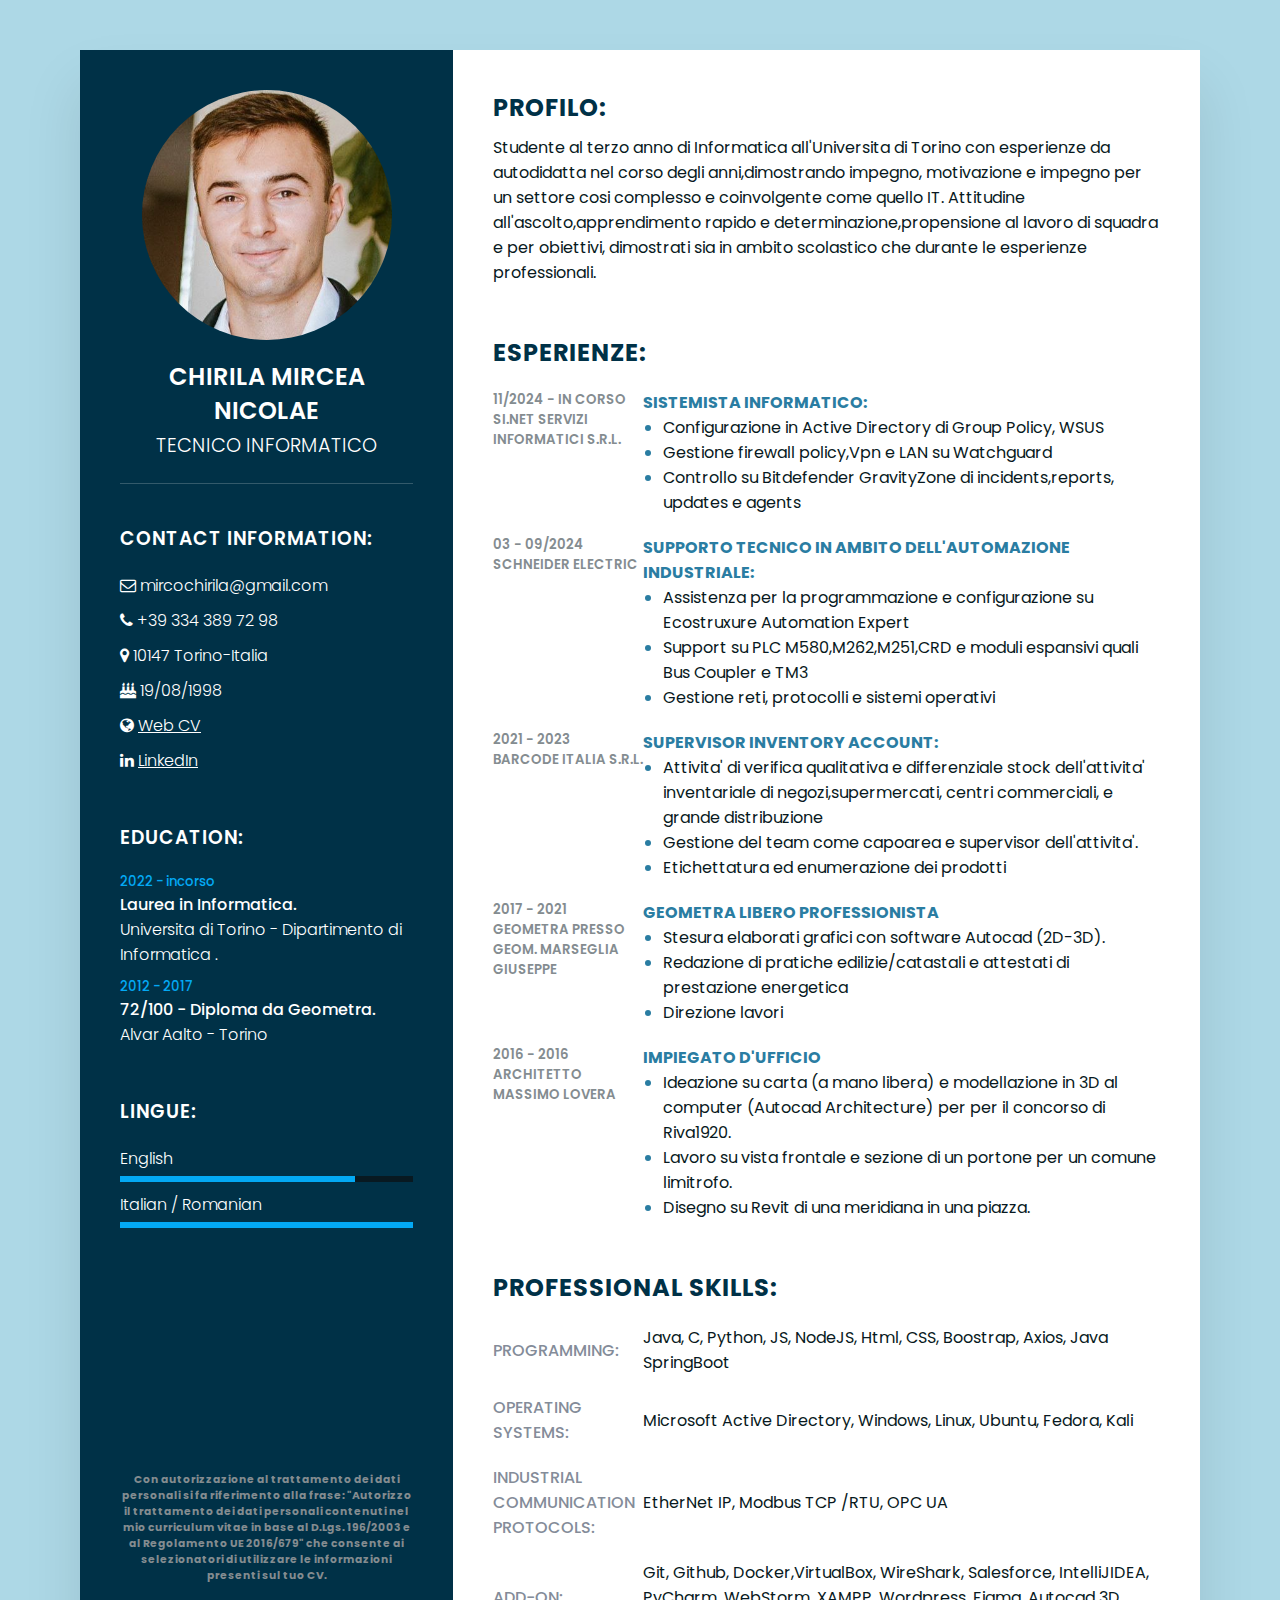
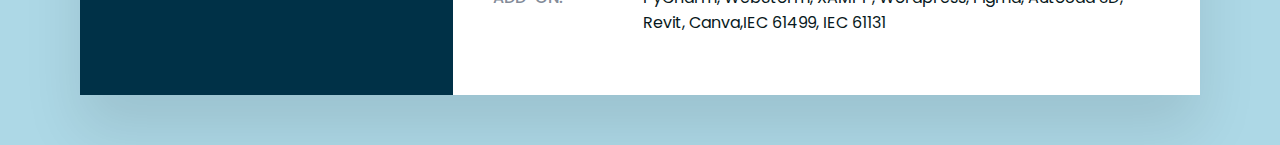
==== commit ff329e2a: "Update index.html" ====
--- a/index.html
+++ b/index.html
@@ -115,7 +115,7 @@
                         <ul>
                             <li><p> Configurazione in Active Directory di Group Policy, WSUS</p></li>
                             <li><p> Gestione firewall policy,Vpn e LAN su Watchguard  </p></li>
-                            <li><p> Controllo su Bitdefender GravityZone di incidents, agenti </p></li>
+                            <li><p> Controllo su Bitdefender GravityZone di incidents,reports, updates e agents </p></li>
                         </ul>
                     </div>
                 </div>
--- a/style.css
+++ b/style.css
@@ -129,7 +129,7 @@
 }
 
 .Privacy h6{
-    padding-top: 100%;
+    padding-top: 80%;
     color: #848c90;
     text-align:center;
 }
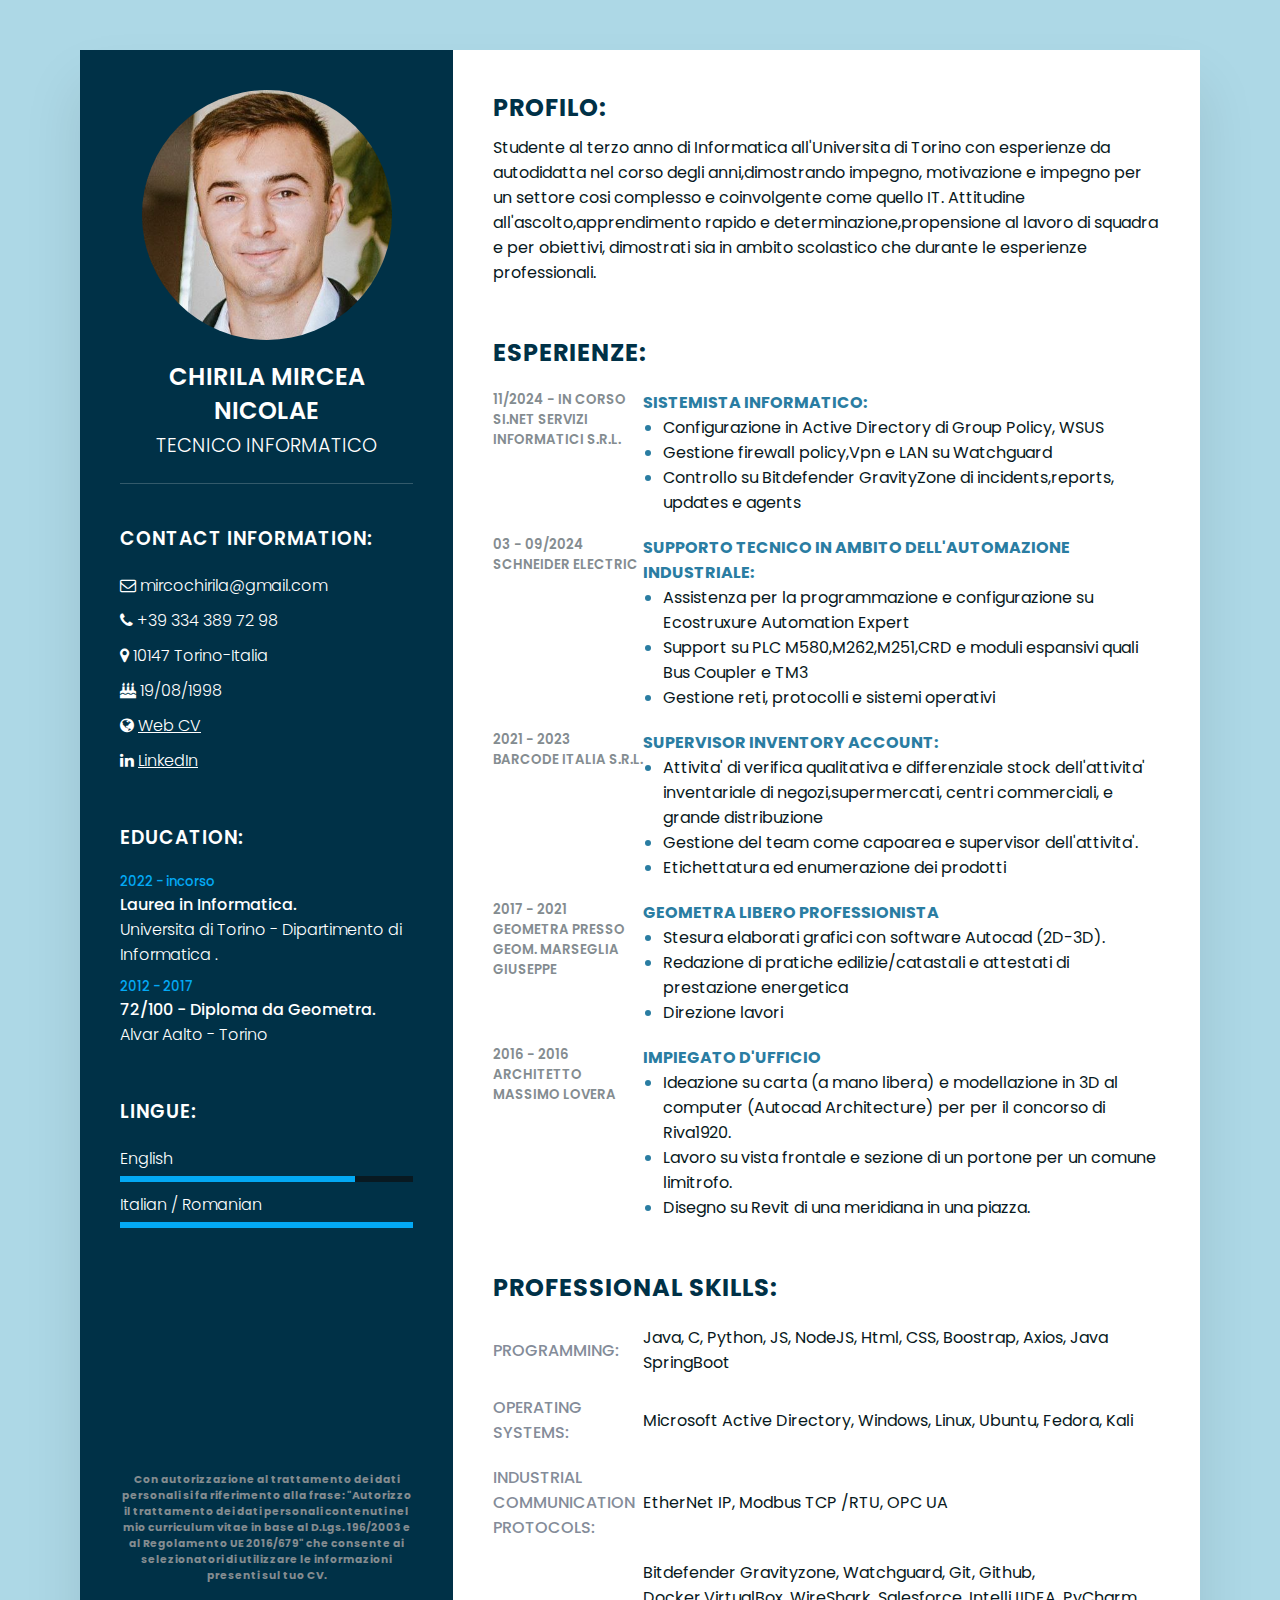
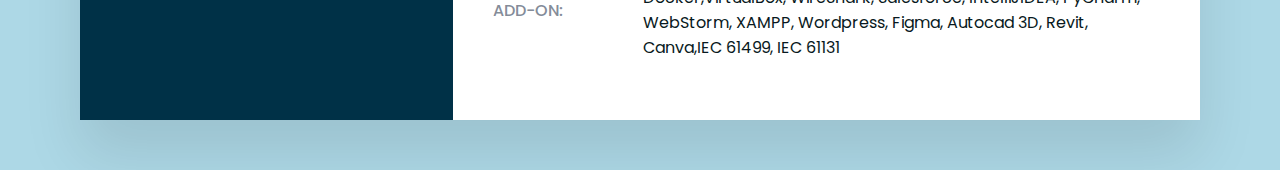
==== commit 2b4187f3: "Update index.html" ====
--- a/index.html
+++ b/index.html
@@ -203,7 +203,7 @@
     
                     <div class="box">
                         <h4>Add-On:</h4>
-                        <p>Git, Github, Docker,VirtualBox, WireShark, Salesforce, IntelliJIDEA, PyCharm, WebStorm, XAMPP, Wordpress, Figma, Autocad 3D, Revit, Canva,IEC 61499, IEC 61131</p>
+                        <p>Bitdefender Gravityzone, Watchguard, Git, Github, Docker,VirtualBox, WireShark, Salesforce, IntelliJIDEA, PyCharm, WebStorm, XAMPP, Wordpress, Figma, Autocad 3D, Revit, Canva,IEC 61499, IEC 61131</p>
                     </div>
                 </div>
 
